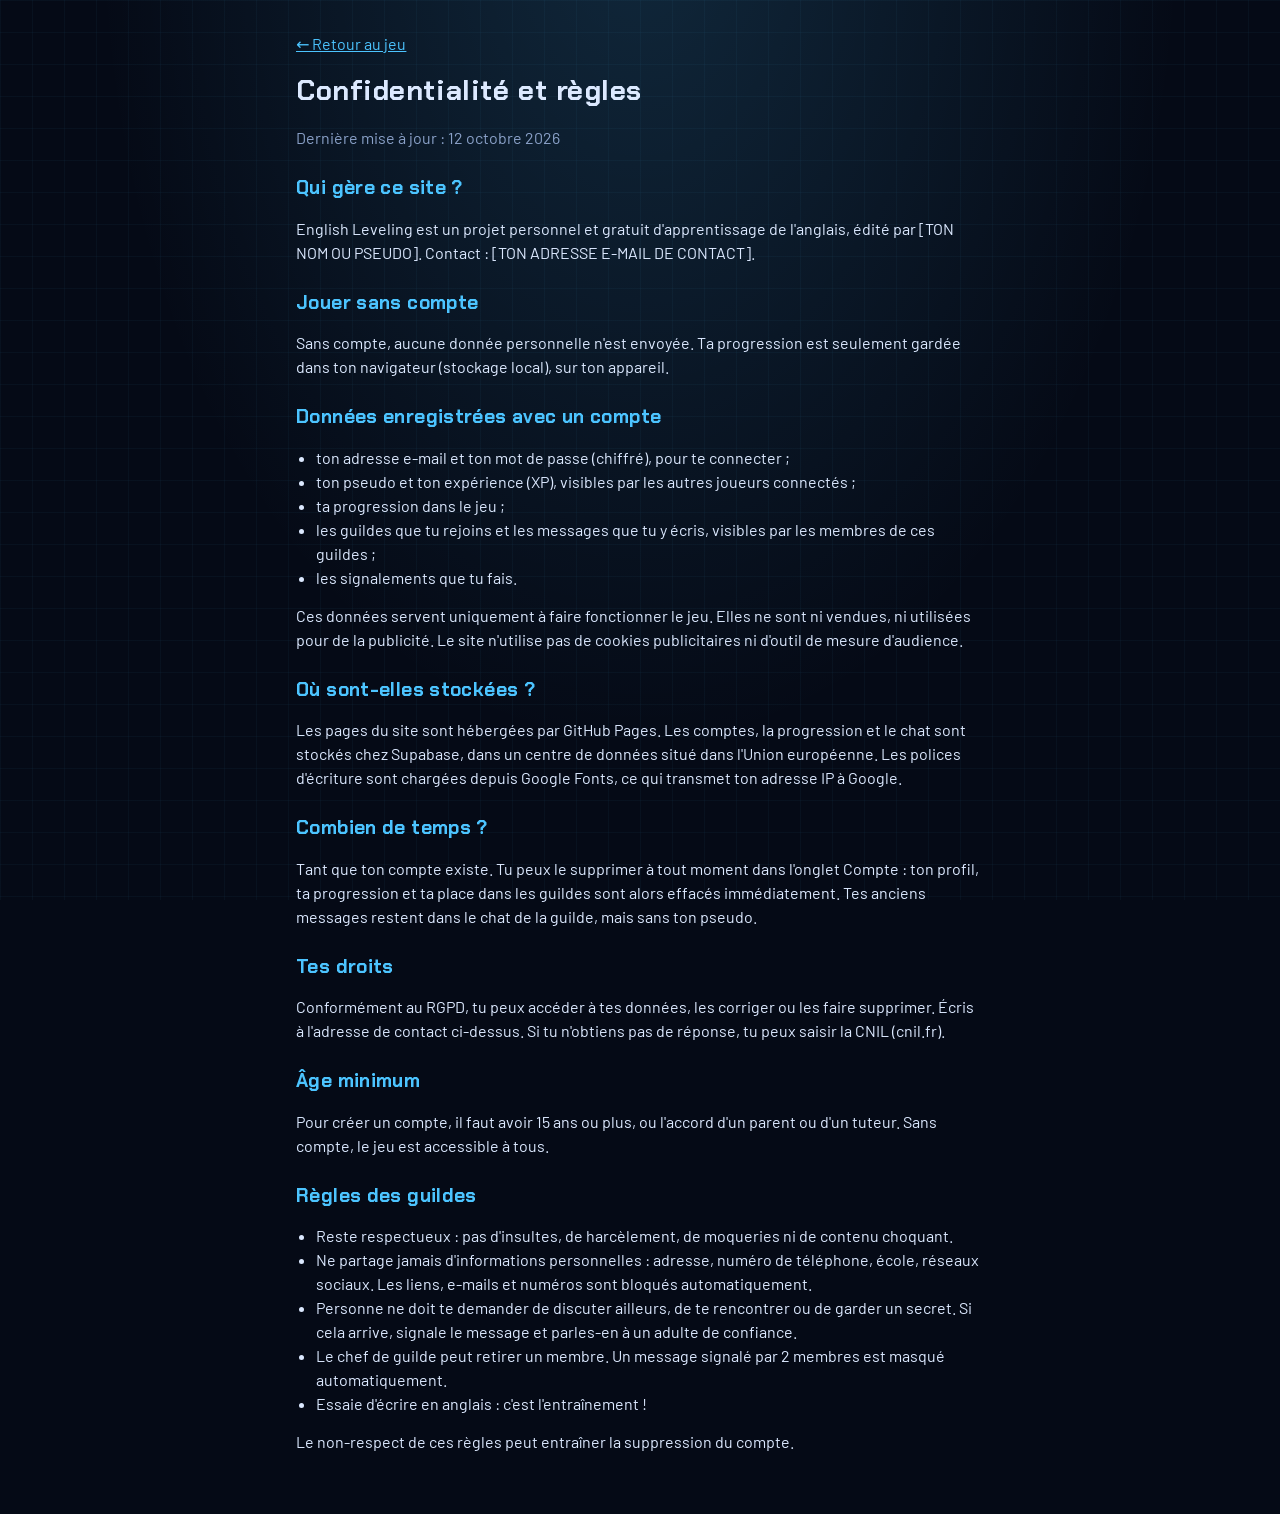
==== confidentialite.html @ 8f614ef7 "first commit" ====
<!doctype html>
<html lang="fr">
<head>
  <meta charset="utf-8">
  <meta name="viewport" content="width=device-width, initial-scale=1, viewport-fit=cover">
  <title>Confidentialité et règles · English Leveling</title>
  <link rel="preconnect" href="https://fonts.googleapis.com">
  <link rel="preconnect" href="https://fonts.gstatic.com" crossorigin>
  <link rel="stylesheet" href="https://fonts.googleapis.com/css2?family=Chakra+Petch:wght@500;600;700&family=Barlow:wght@400;500;600&display=swap">
  <link rel="stylesheet" href="css/style.css">
</head>
<body>
<main class="doc">
  <p><a href="index.html">← Retour au jeu</a></p>
  <h1>Confidentialité et règles</h1>
  <p class="mute">Dernière mise à jour : <!-- À MODIFIER --> 12 octobre 2026</p>

  <h2>Qui gère ce site ?</h2>
  <p>English Leveling est un projet personnel et gratuit d'apprentissage de l'anglais, édité par <!-- À MODIFIER -->[TON NOM OU PSEUDO]. Contact : <!-- À MODIFIER -->[TON ADRESSE E-MAIL DE CONTACT].</p>

  <h2>Jouer sans compte</h2>
  <p>Sans compte, aucune donnée personnelle n'est envoyée. Ta progression est seulement gardée dans ton navigateur (stockage local), sur ton appareil.</p>

  <h2>Données enregistrées avec un compte</h2>
  <ul>
    <li>ton adresse e-mail et ton mot de passe (chiffré), pour te connecter ;</li>
    <li>ton pseudo et ton expérience (XP), visibles par les autres joueurs connectés ;</li>
    <li>ta progression dans le jeu ;</li>
    <li>les guildes que tu rejoins et les messages que tu y écris, visibles par les membres de ces guildes ;</li>
    <li>les signalements que tu fais.</li>
  </ul>
  <p>Ces données servent uniquement à faire fonctionner le jeu. Elles ne sont ni vendues, ni utilisées pour de la publicité. Le site n'utilise pas de cookies publicitaires ni d'outil de mesure d'audience.</p>

  <h2>Où sont-elles stockées ?</h2>
  <p>Les pages du site sont hébergées par GitHub Pages. Les comptes, la progression et le chat sont stockés chez Supabase, <!-- À MODIFIER selon ta région -->dans un centre de données situé dans l'Union européenne. Les polices d'écriture sont chargées depuis Google Fonts, ce qui transmet ton adresse IP à Google.</p>

  <h2>Combien de temps ?</h2>
  <p>Tant que ton compte existe. Tu peux le supprimer à tout moment dans l'onglet Compte : ton profil, ta progression et ta place dans les guildes sont alors effacés immédiatement. Tes anciens messages restent dans le chat de la guilde, mais sans ton pseudo.</p>

  <h2>Tes droits</h2>
  <p>Conformément au RGPD, tu peux accéder à tes données, les corriger ou les faire supprimer. Écris à l'adresse de contact ci-dessus. Si tu n'obtiens pas de réponse, tu peux saisir la CNIL (cnil.fr).</p>

  <h2>Âge minimum</h2>
  <p>Pour créer un compte, il faut avoir 15 ans ou plus, ou l'accord d'un parent ou d'un tuteur. Sans compte, le jeu est accessible à tous.</p>

  <h2>Règles des guildes</h2>
  <ul>
    <li>Reste respectueux : pas d'insultes, de harcèlement, de moqueries ni de contenu choquant.</li>
    <li>Ne partage jamais d'informations personnelles : adresse, numéro de téléphone, école, réseaux sociaux. Les liens, e-mails et numéros sont bloqués automatiquement.</li>
    <li>Personne ne doit te demander de discuter ailleurs, de te rencontrer ou de garder un secret. Si cela arrive, signale le message et parles-en à un adulte de confiance.</li>
    <li>Le chef de guilde peut retirer un membre. Un message signalé par 2 membres est masqué automatiquement.</li>
    <li>Essaie d'écrire en anglais : c'est l'entraînement !</li>
  </ul>
  <p>Le non-respect de ces règles peut entraîner la suppression du compte.</p>
</main>
</body>
</html>
---- css/style.css ----
/* English Leveling — interface "fenêtre du Système"
   Une colonne de 760px max. Onglets : Statut / Portes / Pouvoirs / Guilde / Compte.
   Un donjon remplace la vue par une seule fenêtre de question. */
:root{
  --void:#050a16; --panel:#0b1630; --panel2:#0f1e40; --line:#2a5cae;
  --glow:#4cc4ff; --ink:#dce9ff; --mute:#8aa1c8; --gold:#ffcb5c; --red:#ff5a76; --ok:#5cf0b0; --mana:#8a7dff;
  --f-display:"Chakra Petch","Segoe UI",system-ui,sans-serif;
  --f-body:"Barlow","Segoe UI",system-ui,sans-serif;
  color-scheme:dark;
}
*{box-sizing:border-box}
html,body{min-height:100%;margin:0}
body{background:var(--void);color:var(--ink);font-family:var(--f-body);font-size:16px;line-height:1.5;
  padding-top:env(safe-area-inset-top,0px);padding-bottom:env(safe-area-inset-bottom,0px);
  background-image:radial-gradient(ellipse at 50% -10%,rgba(76,196,255,.16),transparent 60%),
  linear-gradient(rgba(76,196,255,.04) 1px,transparent 1px),linear-gradient(90deg,rgba(76,196,255,.04) 1px,transparent 1px);
  background-size:auto,32px 32px,32px 32px;background-attachment:fixed}
a{color:var(--glow)}
.wrap{max-width:760px;margin:0 auto;padding-inline:16px;padding-block:20px 24px;display:flex;flex-direction:column;gap:18px}
.wrap-foot{max-width:760px;margin:0 auto;padding-inline:16px;padding-block:0 40px}
h1,h2,h3{font-family:var(--f-display);margin:0;text-wrap:balance;letter-spacing:.02em}
p{margin:0}
.win{position:relative;background:linear-gradient(180deg,var(--panel2),var(--panel));border:1px solid var(--line);
  box-shadow:0 0 0 1px rgba(76,196,255,.08) inset,0 0 24px rgba(76,196,255,.12);padding:18px;min-width:0}
.win::before,.win::after{content:"";position:absolute;width:14px;height:14px;border:2px solid var(--glow)}
.win::before{top:-2px;left:-2px;border-right:none;border-bottom:none}
.win::after{bottom:-2px;right:-2px;border-left:none;border-top:none}
.tag{font-family:var(--f-display);font-size:12px;letter-spacing:.18em;text-transform:uppercase;color:var(--glow)}
.mute{color:var(--mute)}
.small{font-size:13px}
.stack{display:flex;flex-direction:column;gap:10px}
.title-bar{display:flex;align-items:center;justify-content:space-between;gap:12px;flex-wrap:wrap}
.brand{font-size:clamp(22px,5vw,30px);font-weight:700}
.head-right{display:flex;align-items:center;gap:12px;flex-wrap:wrap;font-family:var(--f-display)}
.brand span{color:var(--glow);text-shadow:0 0 12px rgba(76,196,255,.6)}
nav{display:flex;gap:4px;border-bottom:1px solid var(--line);overflow-x:auto}
nav button{all:unset;cursor:pointer;padding:10px 14px;font-family:var(--f-display);font-weight:600;letter-spacing:.06em;color:var(--mute);border-bottom:2px solid transparent;white-space:nowrap}
nav button[aria-current="page"]{color:var(--glow);border-color:var(--glow)}
nav button:hover,nav button:focus-visible{color:var(--ink)}
#view{display:flex;flex-direction:column;gap:18px}
.status{display:grid;grid-template-columns:auto 1fr;gap:18px;align-items:center}
.rank{width:84px;height:84px;display:grid;place-items:center;border:2px solid var(--glow);font-family:var(--f-display);
  font-size:42px;font-weight:700;color:var(--glow);text-shadow:0 0 14px var(--glow);transform:rotate(45deg);margin:10px}
.rank b{transform:rotate(-45deg)}
.lvl{font-family:var(--f-display);font-size:28px;font-weight:700}
.bar{height:8px;background:#0a1328;border:1px solid var(--line);margin-top:8px;overflow:hidden}
.bar i{display:block;height:100%;background:linear-gradient(90deg,var(--line),var(--glow));box-shadow:0 0 10px var(--glow);transition:width .5s}
.bar.mana i{background:linear-gradient(90deg,#4b3fbf,var(--mana));box-shadow:0 0 10px var(--mana)}
.stats{display:grid;grid-template-columns:repeat(auto-fit,minmax(130px,1fr));gap:8px 18px;margin-top:16px;font-variant-numeric:tabular-nums}
.stat{display:flex;justify-content:space-between;border-bottom:1px dashed rgba(42,92,174,.6);padding-block:4px;font-size:14px}
.stat b{font-family:var(--f-display);color:var(--glow)}
.quests{display:flex;flex-direction:column;gap:10px;margin-top:10px}
.quest{display:grid;grid-template-columns:1fr auto;gap:4px 12px;font-size:15px}
.quest .r{color:var(--gold);font-family:var(--f-display);font-size:13px}
.quest.done .t{color:var(--ok)}
.quest .bar{grid-column:1/-1;margin-top:0;height:5px}
.cat-head{display:flex;align-items:baseline;gap:12px;flex-wrap:wrap;margin-bottom:10px}
.cat-head h2{font-size:20px}
.cecr{font-family:var(--f-display);font-weight:700;color:#04101f;background:var(--glow);padding:1px 8px;font-size:14px}
.cecr.boss{background:var(--red)}
.gates{display:grid;grid-template-columns:repeat(auto-fill,minmax(210px,1fr));gap:10px}
.gate{all:unset;box-sizing:border-box;cursor:pointer;display:flex;flex-direction:column;gap:4px;padding:14px;border:1px solid var(--line);
  background:var(--panel);transition:border-color .15s,box-shadow .15s,transform .15s;min-width:0}
.gate:hover,.gate:focus-visible{border-color:var(--glow);box-shadow:0 0 18px rgba(76,196,255,.25);transform:translateY(-2px)}
.gate .lv{font-family:var(--f-display);font-size:11px;letter-spacing:.14em;color:var(--mute);text-transform:uppercase;display:flex;justify-content:space-between;gap:8px}
.gate .lv em{font-style:normal;color:var(--gold)}
.gate h3{font-size:17px}
.gate p{font-size:14px;color:var(--mute)}
.gate.boss{border-color:var(--red);background:linear-gradient(180deg,rgba(255,90,118,.12),var(--panel))}
.gate.boss:hover{box-shadow:0 0 22px rgba(255,90,118,.35);border-color:var(--red)}
.powers{display:grid;grid-template-columns:repeat(auto-fill,minmax(220px,1fr));gap:10px}
.power{border:1px solid var(--line);background:var(--panel);padding:14px;display:flex;flex-direction:column;gap:4px}
.power.locked{opacity:.5}
.power h3{font-size:17px;color:var(--mana)}
.power .meta{font-family:var(--f-display);font-size:12px;letter-spacing:.1em;color:var(--mute)}
/* donjon */
.hud{display:flex;justify-content:space-between;align-items:center;gap:10px;flex-wrap:wrap;font-family:var(--f-display);font-variant-numeric:tabular-nums}
.hp{color:var(--red);letter-spacing:4px;font-size:18px}
.combo{color:var(--gold)}
.q-prompt{font-family:var(--f-display);font-size:clamp(26px,7vw,40px);font-weight:700;text-align:center;margin-block:10px 4px;overflow-wrap:anywhere;text-wrap:balance}
.q-prompt.long{font-size:clamp(19px,4.6vw,26px)}
.q-prompt .blank{display:inline-block;min-width:3.2em;border-bottom:2px solid var(--glow)}
.q-sub{text-align:center;color:var(--mute);margin-bottom:18px}
.speak{all:unset;cursor:pointer;font-family:var(--f-display);font-size:13px;color:var(--glow);border:1px solid var(--line);padding:2px 10px;margin-left:6px;vertical-align:middle}
.speak:hover{border-color:var(--glow)}
.fields{display:grid;grid-template-columns:1fr 1fr;gap:12px}
.fields.one{grid-template-columns:1fr}
@media (max-width:460px){.fields{grid-template-columns:1fr}}
label{display:block;font-size:12px;letter-spacing:.14em;text-transform:uppercase;color:var(--mute);margin-bottom:4px;font-family:var(--f-display)}
label.check{display:flex;gap:10px;align-items:flex-start;text-transform:none;letter-spacing:0;font-family:var(--f-body);font-size:14px;color:var(--ink)}
label.check input{margin-top:4px;accent-color:var(--glow)}
input[type=text],input[type=email],input[type=password]{width:100%;background:#071022;border:1px solid var(--line);color:var(--ink);font:600 18px var(--f-body);padding:10px 12px;outline:none;min-width:0;border-radius:0}
input:focus{border-color:var(--glow);box-shadow:0 0 12px rgba(76,196,255,.3)}
input::placeholder{color:#5d7299}
.choices{display:grid;grid-template-columns:1fr 1fr;gap:10px}
@media (max-width:460px){.choices{grid-template-columns:1fr}}
.btn{all:unset;box-sizing:border-box;cursor:pointer;text-align:center;padding:12px 16px;border:1px solid var(--line);background:var(--panel);
  font-family:var(--f-display);font-weight:600;font-size:16px;transition:border-color .12s,background .12s}
.btn:hover,.btn:focus-visible{border-color:var(--glow);background:#12254d}
.btn.main{background:var(--glow);color:#04101f;border-color:var(--glow);font-weight:700;letter-spacing:.06em}
.btn.main:hover{background:#7fd6ff}
.btn.danger{border-color:var(--red);color:var(--red)}
.btn.sm{padding:8px 12px;font-size:14px}
.btn.good{border-color:var(--ok);background:rgba(92,240,176,.15)}
.btn.bad{border-color:var(--red);background:rgba(255,90,118,.15)}
.btn[disabled]{pointer-events:none;opacity:.45}
.btn.good[disabled],.btn.bad[disabled]{opacity:1}
.choice small{color:var(--mute);font-weight:500;margin-right:8px}
.tiles{display:flex;flex-wrap:wrap;gap:8px;justify-content:center;min-height:52px;padding:10px;border:1px dashed var(--line)}
.tiles.answer{border-style:solid;background:#071022;margin-bottom:12px}
.tile{all:unset;cursor:pointer;padding:6px 12px;border:1px solid var(--line);background:var(--panel2);font-weight:600}
.tile:hover{border-color:var(--glow)}
.actions{display:flex;justify-content:center;gap:10px;margin-top:18px;flex-wrap:wrap}
.actions.left{justify-content:flex-start}
.feedback{margin-top:16px;padding:12px 14px;border-left:3px solid var(--ok);background:rgba(92,240,176,.08);font-size:15px}
.feedback.bad{border-color:var(--red);background:rgba(255,90,118,.08)}
.feedback b{font-family:var(--f-display)}
.skillbar{display:flex;flex-wrap:wrap;gap:8px;align-items:center}
.skill{all:unset;cursor:pointer;border:1px solid var(--mana);color:var(--ink);padding:6px 10px;font-family:var(--f-display);font-size:13px;background:rgba(138,125,255,.1)}
.skill:hover{background:rgba(138,125,255,.25)}
.skill[disabled]{opacity:.35;pointer-events:none}
.skill span{color:var(--mana);margin-left:6px}
.manabox{flex:1 1 160px;font-family:var(--f-display);font-size:13px;color:var(--mana)}
.manabox .bar{margin-top:4px;height:6px}
.buffs{font-family:var(--f-display);font-size:13px;color:var(--mana)}
.timer{height:6px;background:#0a1328;margin-top:10px}
.timer i{display:block;height:100%;background:var(--red);box-shadow:0 0 10px var(--red)}
.result{text-align:center;display:flex;flex-direction:column;gap:10px;align-items:center}
.big{font-family:var(--f-display);font-size:44px;font-weight:700;color:var(--gold);text-shadow:0 0 16px rgba(255,203,92,.5)}
.list{width:100%;text-align:left;font-size:14px;max-height:240px;overflow:auto;border:1px solid var(--line);padding:10px}
.list div{padding-block:3px;border-bottom:1px solid rgba(42,92,174,.35)}
/* guildes */
.row{display:flex;gap:8px;flex-wrap:wrap}
.row input{flex:1 1 180px}
.glist{display:flex;flex-wrap:wrap;gap:8px}
.gchip{all:unset;cursor:pointer;border:1px solid var(--line);padding:6px 12px;font-family:var(--f-display);font-size:14px}
.gchip[aria-pressed="true"]{border-color:var(--glow);color:var(--glow);box-shadow:0 0 10px rgba(76,196,255,.25)}
.members{display:flex;flex-direction:column;gap:6px;font-variant-numeric:tabular-nums}
.member{display:grid;grid-template-columns:1fr auto auto;gap:10px;align-items:center;font-size:15px;padding-block:4px;border-bottom:1px dashed rgba(42,92,174,.5)}
.member b{font-family:var(--f-display);color:var(--glow);font-size:14px}
.code{font-family:var(--f-display);font-size:22px;letter-spacing:.3em;color:var(--gold);user-select:all}
.chat{display:flex;flex-direction:column;gap:8px;max-height:380px;overflow-y:auto;padding:10px;border:1px solid var(--line);background:#071022;min-height:160px}
.msg{font-size:15px;overflow-wrap:anywhere}
.msg .who{font-family:var(--f-display);font-weight:600;margin-right:6px;color:var(--glow)}
.msg .who.me{color:var(--gold)}
.msg .when{color:var(--mute);font-size:12px;margin-left:6px}
.msg.sys{color:var(--gold);font-family:var(--f-display);font-size:14px}
.msg .report{all:unset;cursor:pointer;color:var(--mute);font-size:12px;margin-left:8px;text-decoration:underline}
.lead{display:grid;grid-template-columns:2.5em 1fr auto;gap:8px;font-variant-numeric:tabular-nums;padding-block:4px;border-bottom:1px dashed rgba(42,92,174,.5)}
.lead .pos{font-family:var(--f-display);color:var(--mute)}
.lead.me{color:var(--gold)}
.note{border-left:3px solid var(--gold);padding:10px 12px;background:rgba(255,203,92,.06);font-size:14px}
.err{color:var(--red);font-size:14px;min-height:1.2em}
.okmsg{color:var(--ok);font-size:14px}
/* notifications */
#toasts{position:fixed;top:calc(env(safe-area-inset-top,0px) + 12px);left:50%;transform:translateX(-50%);z-index:50;display:flex;flex-direction:column;gap:8px;width:min(420px,calc(100% - 32px));pointer-events:none}
.toast{background:rgba(9,20,44,.96);border:1px solid var(--glow);padding:10px 14px;box-shadow:0 0 20px rgba(76,196,255,.35);animation:pop .35s ease-out}
.toast .tag{display:block;margin-bottom:2px}
.toast.gold{border-color:var(--gold);box-shadow:0 0 20px rgba(255,203,92,.35)}
.toast.gold .tag{color:var(--gold)}
.toast.mana{border-color:var(--mana)}
.toast.mana .tag{color:var(--mana)}
@keyframes pop{from{opacity:0;transform:translateY(-8px) scale(.97)}to{opacity:1;transform:none}}
.shake{animation:shake .3s}
@keyframes shake{25%{transform:translateX(-6px)}75%{transform:translateX(6px)}}
@media (prefers-reduced-motion:reduce){*{animation:none!important;transition:none!important}}
.foot{text-align:center;font-size:13px;color:var(--mute)}
.linkbtn{all:unset;cursor:pointer;color:var(--mute);text-decoration:underline;font-size:13px}
.linkbtn:focus-visible,.btn:focus-visible,.gate:focus-visible,.tile:focus-visible,.skill:focus-visible,.gchip:focus-visible,.speak:focus-visible,.msg .report:focus-visible{outline:2px solid var(--glow);outline-offset:2px}
/* page de confidentialité */
.doc{max-width:720px;margin:0 auto;padding:32px 16px 60px;display:flex;flex-direction:column;gap:14px}
.doc h1{font-size:28px}.doc h2{font-size:19px;margin-top:10px;color:var(--glow)}
.doc ul{margin:0;padding-left:20px}
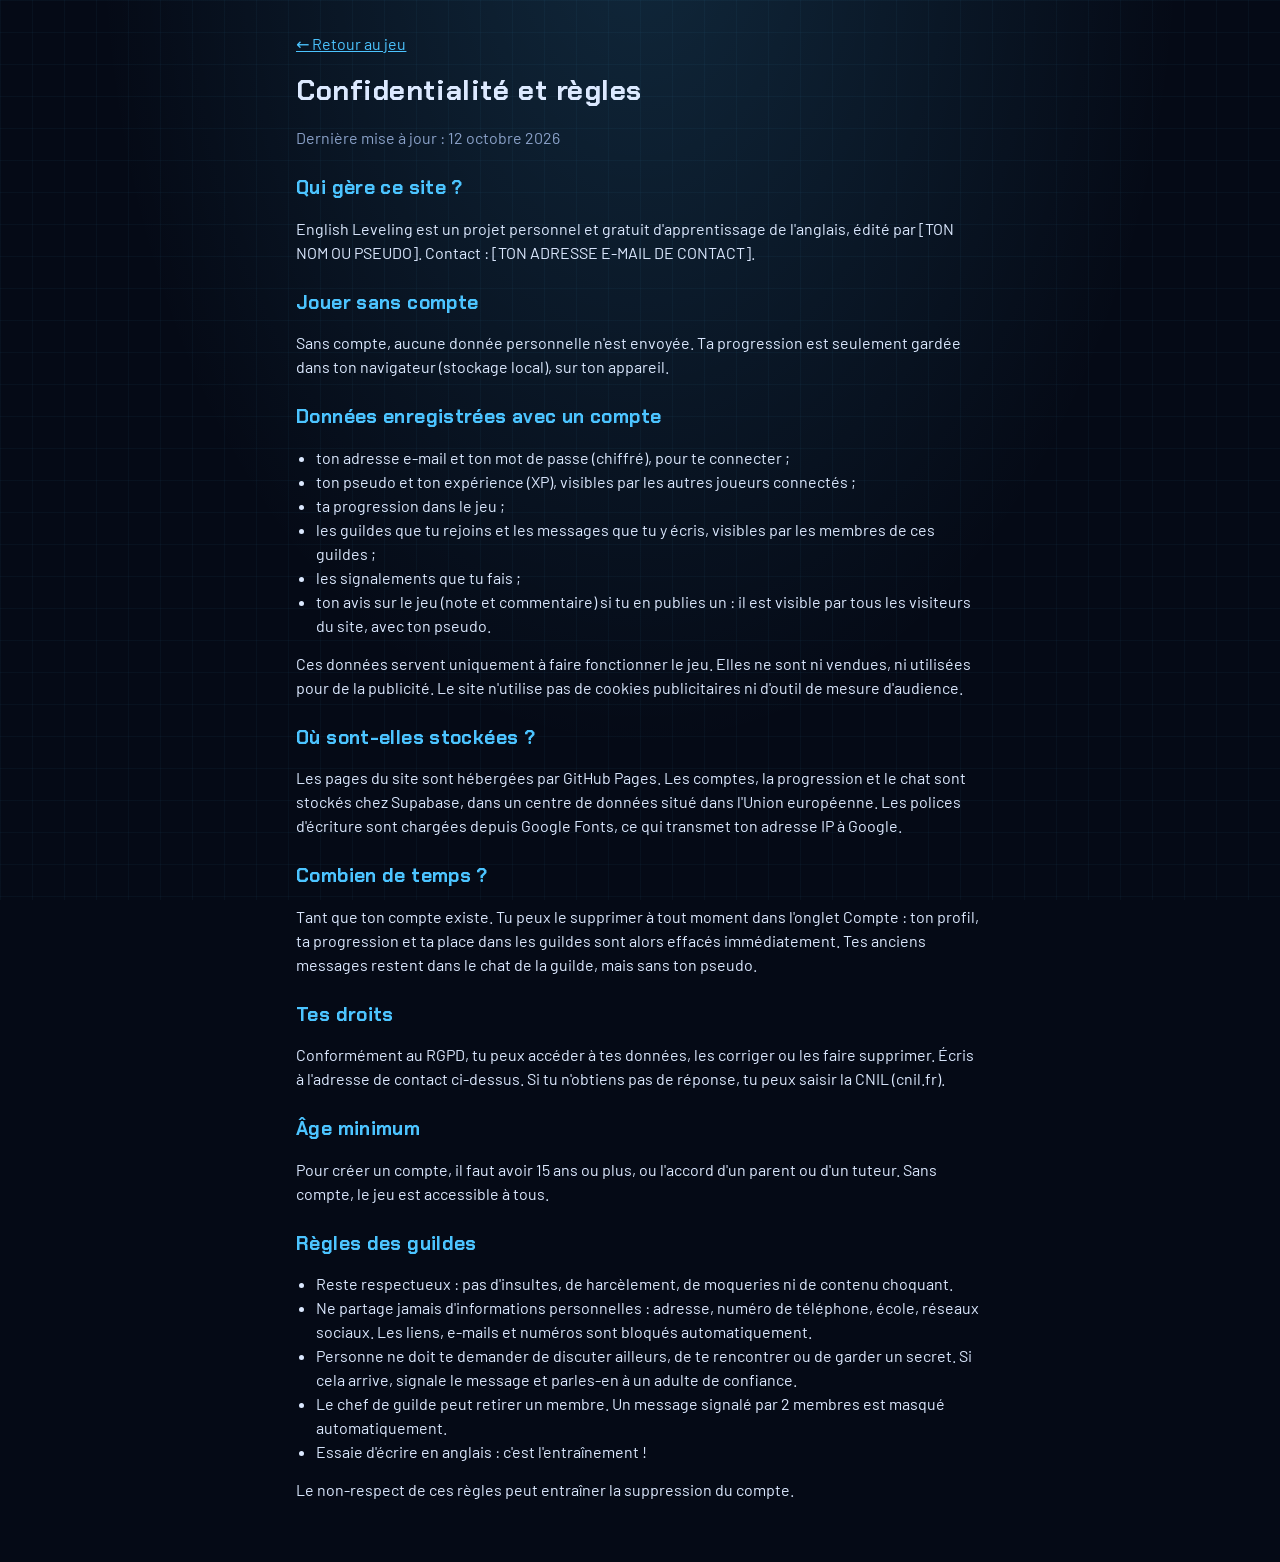
==== commit 758f5025: "Onglet Avis : notes et commentaires des joueurs - Nouvel onglet Avis : note sur 5 et commentaire (un" ====
--- a/confidentialite.html
+++ b/confidentialite.html
@@ -27,7 +27,8 @@
     <li>ton pseudo et ton expérience (XP), visibles par les autres joueurs connectés ;</li>
     <li>ta progression dans le jeu ;</li>
     <li>les guildes que tu rejoins et les messages que tu y écris, visibles par les membres de ces guildes ;</li>
-    <li>les signalements que tu fais.</li>
+    <li>les signalements que tu fais ;</li>
+    <li>ton avis sur le jeu (note et commentaire) si tu en publies un : il est visible par tous les visiteurs du site, avec ton pseudo.</li>
   </ul>
   <p>Ces données servent uniquement à faire fonctionner le jeu. Elles ne sont ni vendues, ni utilisées pour de la publicité. Le site n'utilise pas de cookies publicitaires ni d'outil de mesure d'audience.</p>
 
--- a/css/style.css
+++ b/css/style.css
@@ -35,6 +35,7 @@
 .brand span{color:var(--glow);text-shadow:0 0 12px rgba(76,196,255,.6)}
 nav{display:flex;gap:4px;border-bottom:1px solid var(--line);overflow-x:auto}
 nav button{all:unset;cursor:pointer;padding:10px 14px;font-family:var(--f-display);font-weight:600;letter-spacing:.06em;color:var(--mute);border-bottom:2px solid transparent;white-space:nowrap}
+@media (max-width:560px){nav{flex-wrap:wrap;overflow-x:visible;row-gap:0}nav button{padding:8px 10px;font-size:15px}}
 nav button[aria-current="page"]{color:var(--glow);border-color:var(--glow)}
 nav button:hover,nav button:focus-visible{color:var(--ink)}
 #view{display:flex;flex-direction:column;gap:18px}
@@ -152,6 +153,32 @@
 .note{border-left:3px solid var(--gold);padding:10px 12px;background:rgba(255,203,92,.06);font-size:14px}
 .err{color:var(--red);font-size:14px;min-height:1.2em}
 .okmsg{color:var(--ok);font-size:14px}
+/* avis */
+.revsum{display:grid;grid-template-columns:auto minmax(0,1fr);gap:24px;align-items:center;margin-top:10px}
+@media (max-width:460px){.revsum{grid-template-columns:1fr;gap:12px}}
+.revavg{text-align:center}
+.revavg .big{font-size:48px;line-height:1}
+.stars{color:var(--gold);letter-spacing:2px;font-size:18px}
+.revbars{display:flex;flex-direction:column;gap:6px;font-variant-numeric:tabular-nums;font-size:14px}
+.revbar{display:grid;grid-template-columns:3.2em 1fr 2.5em;gap:8px;align-items:center}
+.revbar .bar{margin-top:0;height:8px}
+.revbar .bar i{background:var(--gold);box-shadow:0 0 8px rgba(255,203,92,.5)}
+.revbar span:last-child{text-align:right}
+.lbl{display:block;font-size:12px;letter-spacing:.14em;text-transform:uppercase;color:var(--mute);margin-bottom:4px;font-family:var(--f-display)}
+.starpick{display:flex;gap:4px}
+.starpick button{all:unset;cursor:pointer;font-size:34px;line-height:1;color:var(--mute);padding:2px 4px}
+.starpick button.on{color:var(--gold);text-shadow:0 0 10px rgba(255,203,92,.5)}
+.starpick button:hover{color:var(--gold)}
+.starpick button:focus-visible{outline:2px solid var(--glow);outline-offset:2px}
+textarea{width:100%;background:#071022;border:1px solid var(--line);color:var(--ink);font:500 16px/1.5 var(--f-body);padding:10px 12px;outline:none;resize:vertical;min-height:100px;border-radius:0}
+textarea:focus{border-color:var(--glow);box-shadow:0 0 12px rgba(76,196,255,.3)}
+.review{border:1px solid var(--line);background:var(--panel);padding:14px;display:flex;flex-direction:column;gap:6px;min-width:0}
+.review.mine{border-color:var(--gold)}
+.review-head{display:flex;justify-content:space-between;align-items:baseline;gap:10px;flex-wrap:wrap}
+.review-head b{font-family:var(--f-display);color:var(--glow)}
+.review p{overflow-wrap:anywhere;white-space:pre-line}
+.review .report{all:unset;cursor:pointer;color:var(--mute);text-decoration:underline}
+.review .report:focus-visible{outline:2px solid var(--glow)}
 /* notifications */
 #toasts{position:fixed;top:calc(env(safe-area-inset-top,0px) + 12px);left:50%;transform:translateX(-50%);z-index:50;display:flex;flex-direction:column;gap:8px;width:min(420px,calc(100% - 32px));pointer-events:none}
 .toast{background:rgba(9,20,44,.96);border:1px solid var(--glow);padding:10px 14px;box-shadow:0 0 20px rgba(76,196,255,.35);animation:pop .35s ease-out}
@@ -171,3 +198,71 @@
 .doc{max-width:720px;margin:0 auto;padding:32px 16px 60px;display:flex;flex-direction:column;gap:14px}
 .doc h1{font-size:28px}.doc h2{font-size:19px;margin-top:10px;color:var(--glow)}
 .doc ul{margin:0;padding-left:20px}
+/* mise en page : colonne latérale (le menu) + contenu */
+.layout{display:flex;flex-direction:column;gap:18px}
+.mini{display:none}
+#view>*{min-width:0}
+/* ordinateur : menu à gauche, contenu large */
+@media (min-width:1024px){
+  .wrap,.wrap-foot{max-width:1200px;padding-inline:32px}
+  .wrap{padding-block:28px 32px;gap:24px}
+  .wrap.narrow{max-width:860px}
+  .layout{display:grid;grid-template-columns:232px minmax(0,1fr);gap:28px;align-items:start}
+  .side{position:sticky;top:24px;display:flex;flex-direction:column;gap:18px}
+  .side nav{flex-direction:column;border-bottom:none;border-left:1px solid var(--line);gap:2px;overflow:visible}
+  .side nav button{padding:11px 16px;border-bottom:none;border-left:2px solid transparent;margin-left:-1px}
+  .side nav button[aria-current="page"]{border-color:var(--glow);background:linear-gradient(90deg,rgba(76,196,255,.12),transparent)}
+  .mini{display:grid;grid-template-columns:auto 1fr;gap:14px;align-items:center;padding:14px;border:1px solid var(--line);background:var(--panel)}
+  .mini-rank{width:40px;height:40px;display:grid;place-items:center;border:2px solid var(--glow);transform:rotate(45deg);margin:6px;
+    font-family:var(--f-display);font-weight:700;font-size:20px;color:var(--glow);text-shadow:0 0 10px var(--glow)}
+  .mini-rank b{transform:rotate(-45deg)}
+  .lvl-sm{font-family:var(--f-display);font-weight:700;font-size:18px}
+  .mini .bar{margin-top:6px;height:6px}
+  #view.view-status{display:grid;grid-template-columns:repeat(2,minmax(0,1fr));gap:18px;align-items:start}
+  #view.view-status>:first-child,#view.view-status>.note,#view.view-status>.foot{grid-column:1/-1}
+  .gates{grid-template-columns:repeat(auto-fill,minmax(230px,1fr));gap:12px}
+  .powers{grid-template-columns:repeat(auto-fill,minmax(250px,1fr));gap:12px}
+  .stats{grid-template-columns:repeat(5,minmax(0,1fr))}
+  .q-prompt{font-size:44px}
+  .q-prompt.long{font-size:28px}
+  #toasts{left:auto;right:24px;transform:none}
+}
+/* cinématiques */
+body.cine-open{overflow:hidden}
+.cine{--c:var(--glow);position:fixed;inset:0;z-index:100;background:var(--void);display:flex;flex-direction:column;justify-content:flex-end;animation:cineIn .5s ease-out both}
+.cine.out{opacity:0;transition:opacity .28s}
+.cine.flash::after{content:"";position:absolute;inset:0;background:var(--c);opacity:0;pointer-events:none;animation:cineFlash 1.1s ease-out}
+.cine-stage{position:absolute;inset:0 0 auto 0;width:100%;height:76%;cursor:pointer}
+.c-floor{fill:var(--c);opacity:.12}
+.c-body{fill:#02050d;stroke:var(--c);stroke-width:1.2;stroke-opacity:.55}
+.c-shadow{fill:#0b0820;stroke:var(--mana);stroke-width:1.2;stroke-opacity:.5}
+.c-blade{fill:var(--c);filter:drop-shadow(0 0 4px var(--c))}
+.c-crown{fill:var(--gold);filter:drop-shadow(0 0 6px var(--gold))}
+.eye{fill:var(--c);filter:drop-shadow(0 0 4px var(--c)) drop-shadow(0 0 10px var(--c))}
+.shadow-eye{fill:var(--mana);filter:drop-shadow(0 0 4px var(--mana))}
+.c-aura{fill:var(--c);opacity:.14;filter:blur(18px);transform-box:fill-box;transform-origin:center;animation:cineAura 2.4s ease-in-out infinite}
+.c-hunter{transform-box:fill-box;transform-origin:50% 100%;animation:cineEmerge 1.4s ease-out both}
+.c-rise{transform-box:fill-box;transform-origin:50% 100%;animation:cineRise 1.2s cubic-bezier(.2,.8,.2,1) both}
+.c-portal{fill:none;stroke:var(--c);stroke-width:3;filter:drop-shadow(0 0 12px var(--c));transform-box:fill-box;transform-origin:center;animation:cinePortal 1.6s ease-out both}
+.c-portal.inner{stroke-width:1.5;opacity:.6;animation-delay:.3s}
+.c-spark{fill:var(--c);animation:cineSpark 3s linear infinite}
+.cine-text{position:relative;z-index:1;width:min(720px,calc(100% - 32px));margin:0 auto 4vh;padding:18px 22px;text-align:center;display:flex;flex-direction:column;gap:10px;align-items:center;
+  background:rgba(5,10,22,.82);border:1px solid var(--line);box-shadow:0 0 30px rgba(76,196,255,.15);animation:cineIn .6s .3s ease-out both}
+.cine-text .tag{color:var(--c)}
+.cine-text p{font-size:18px}
+.c-line{animation:cineLine .6s ease-out both}
+.c-big{font-family:var(--f-display);font-weight:700;font-size:clamp(26px,6vw,40px);line-height:1.15;color:var(--c);text-shadow:0 0 16px var(--c);animation:cineLine .6s .2s ease-out both}
+.c-rankrow{display:flex;align-items:center;gap:22px;text-align:left}
+.c-rankrow .rank{width:64px;height:64px;font-size:30px;border-color:var(--c);color:var(--c);text-shadow:0 0 14px var(--c);flex:none}
+.c-rankrow .c-big{font-size:clamp(20px,4.6vw,30px)}
+.cine-skip{all:unset;cursor:pointer;position:absolute;z-index:2;top:calc(env(safe-area-inset-top,0px) + 16px);right:16px;font-family:var(--f-display);font-size:14px;letter-spacing:.1em;color:var(--mute);border:1px solid var(--line);padding:6px 12px;background:rgba(5,10,22,.7)}
+.cine-skip:hover{color:var(--ink);border-color:var(--glow)}
+.cine-skip:focus-visible{outline:2px solid var(--glow);outline-offset:2px}
+@keyframes cineIn{from{opacity:0}}
+@keyframes cineFlash{0%{opacity:.55}100%{opacity:0}}
+@keyframes cineEmerge{from{opacity:0;transform:translateY(14px) scale(.96)}}
+@keyframes cineRise{from{opacity:0;transform:translateY(70px) scaleY(.4)}}
+@keyframes cinePortal{from{opacity:0;transform:scaleY(.05)}}
+@keyframes cineAura{50%{opacity:.26;transform:scale(1.12)}}
+@keyframes cineSpark{0%{opacity:0;transform:translateY(0)}15%{opacity:1}100%{opacity:0;transform:translateY(-260px)}}
+@keyframes cineLine{from{opacity:0;transform:translateY(8px)}}
